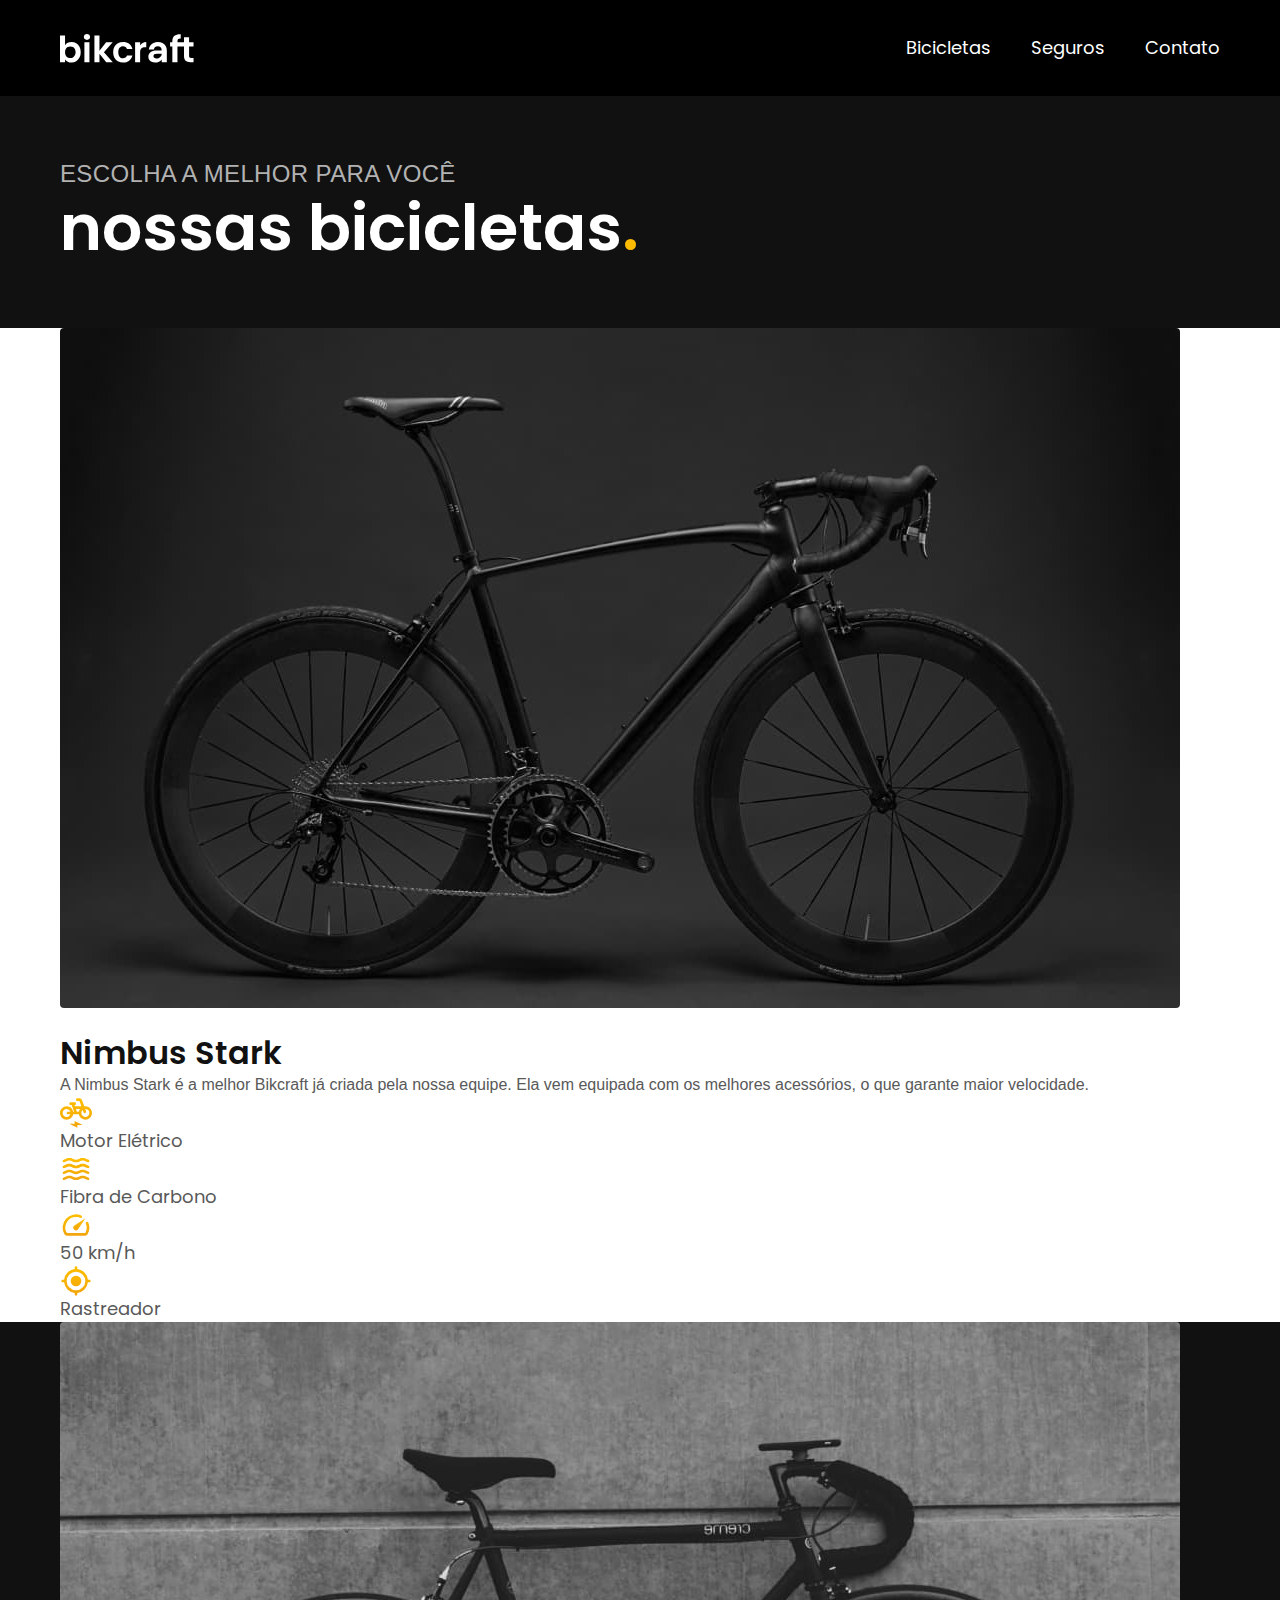
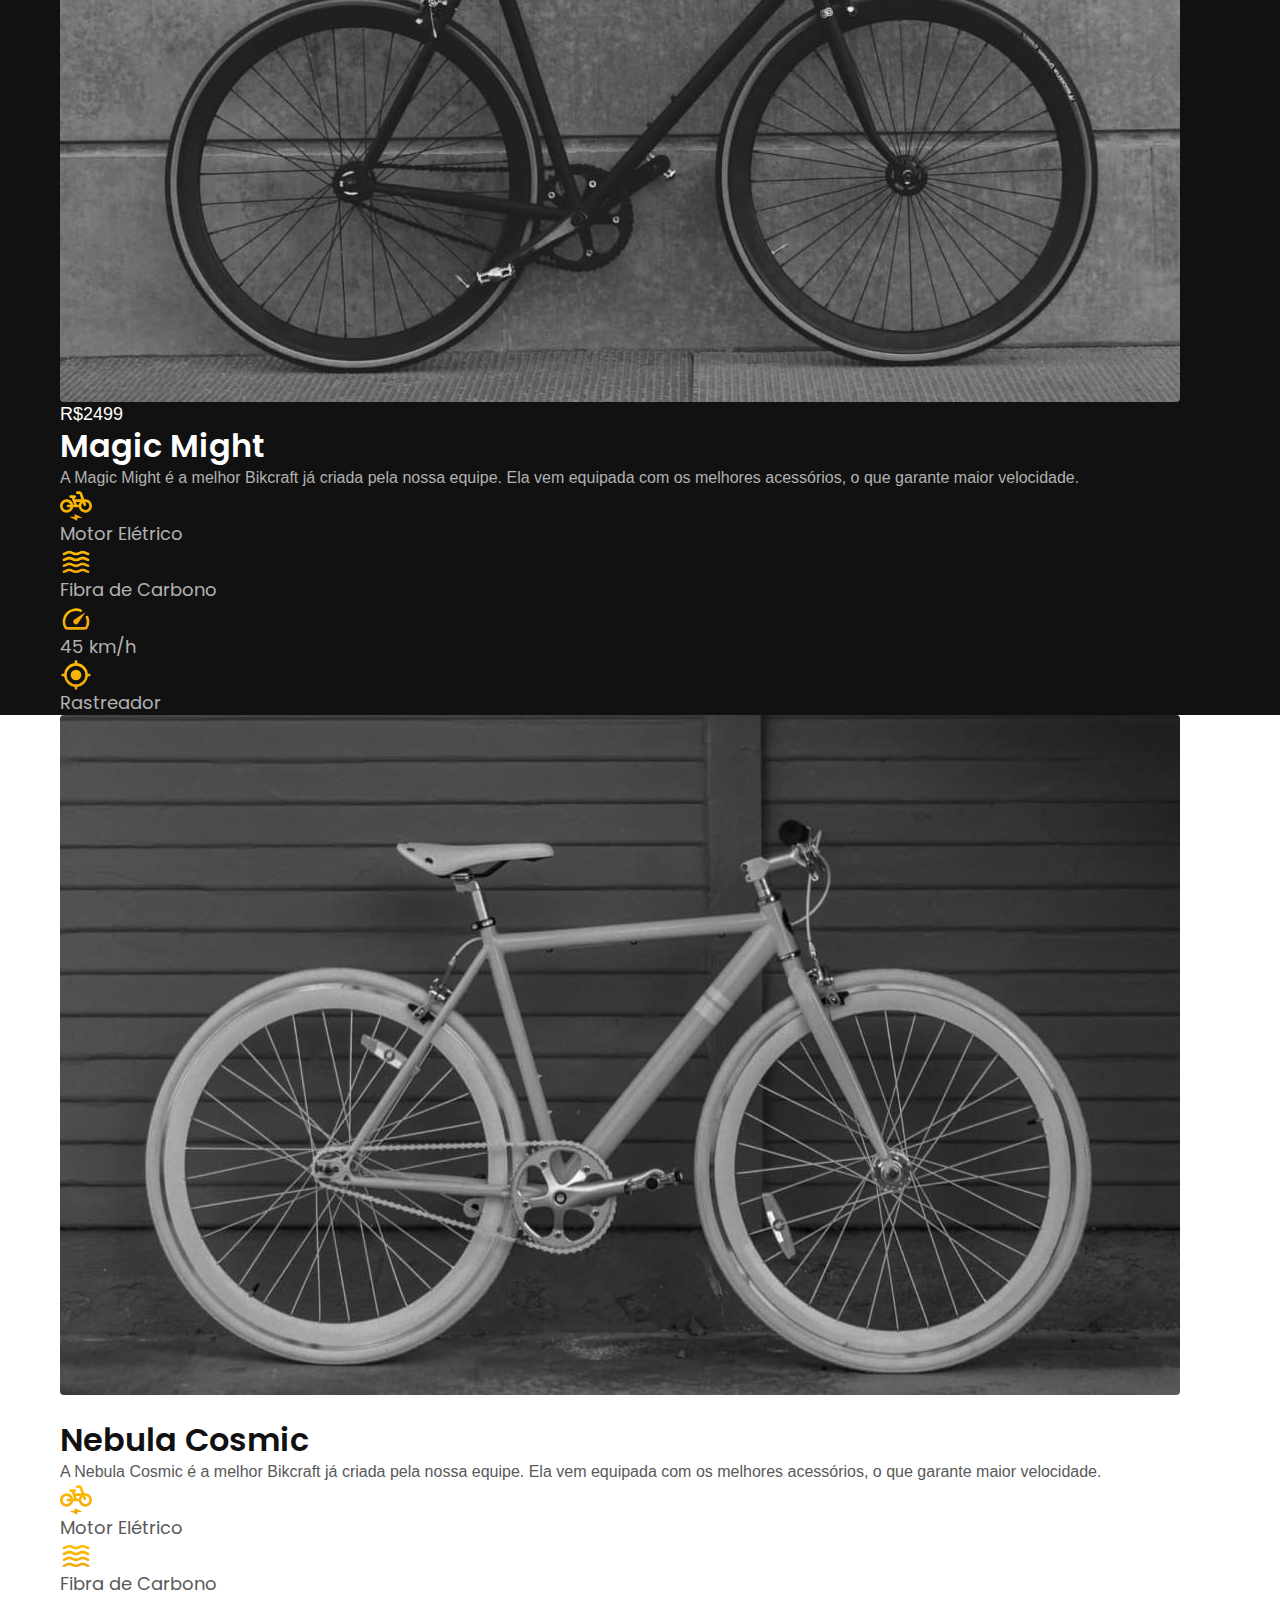
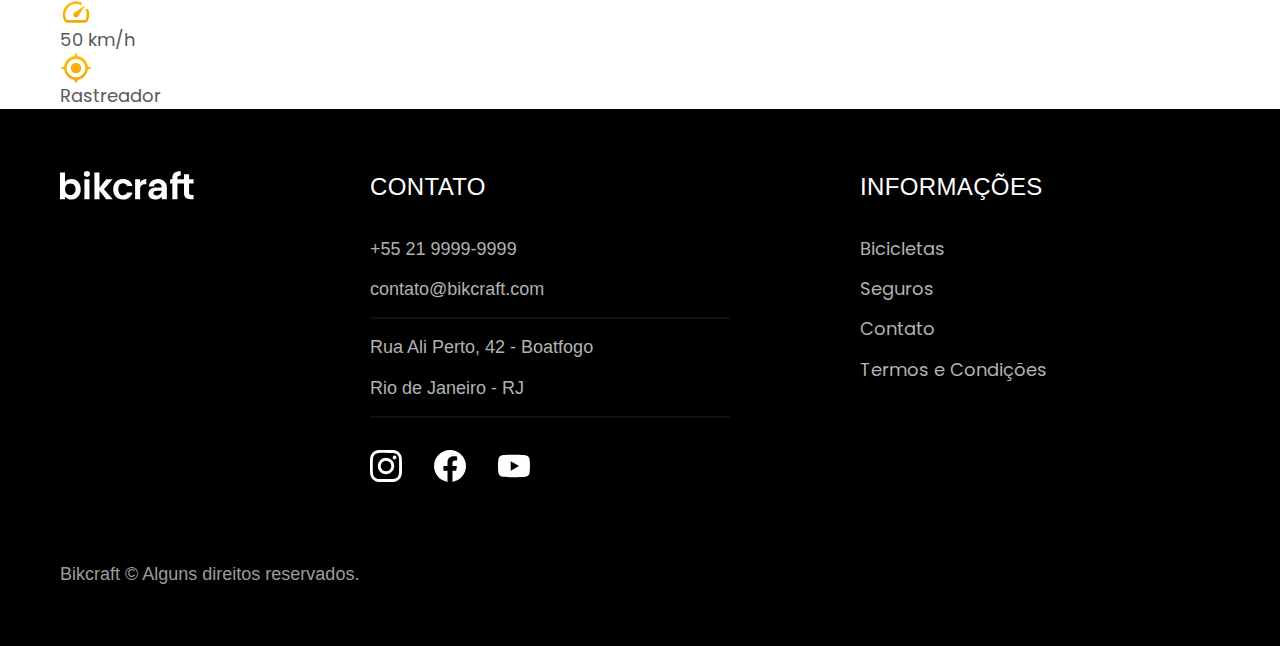
==== bicicletas.html @ 068311f8 "New page added" ====
<!DOCTYPE html>
<html lang="en">
<head>
    <meta charset="UTF-8">
    <meta name="viewport" content="width=device-width, initial-scale=1.0">

    <title>Bicicletas | Bikcraft</title>
    <meta name="description" content="Termos e condições.">

    <link rel="stylesheet" href="./css/style.css">
    <link rel="preconnect" href="https://fonts.googleapis.com">
<link rel="preconnect" href="https://fonts.gstatic.com" crossorigin>
<link href="https://fonts.googleapis.com/css2?family=Merriweather:ital,wght@0,900;1,900&family=Poppins:ital,wght@1,300&display=swap" rel="stylesheet">
        </head>
<body id="bicicletas">
    <Header class="header-bg">
        <div class="header container">
            <a href="./">
                <img src="./img/bikcraft.svg" alt="Bikcraft">
            </a>
    
        <nav aria-label="primaria">
            <ul class="header-menu font-1-m cor-0">
                <li><a href="./bicicletas.html">Bicicletas</a></li>
                <li><a href="./seguros.html">Seguros</a></li>
                <li><a href="./contato.html">Contato</a></li>
            </ul>
        </nav>
    </div>
    </header>

    <main>
        <div class="titulo-bg">
            <div class="titulo container">
                <p class="font-2-l-b cor-5">Escolha a melhor para você</p>
                <h1 class="font-1-xxl cor-0">nossas bicicletas<span class="cor-p1">.</span></h1>
            </div>
        </div>

            <div class="bicicletas container">
                <div class="bicicletas-imagem">  
                    <img src="./img/bicicletas/nimbus.jpg" alt="Bicicleta preta">
                    <span class="font-2-m cor-0">R$4999</span>
                </div>
                <div class="bicicletas-conteudo">
                    <h2 class="font-1-xl">Nimbus Stark</h2>
                    <p class="font-2-s cor-8">A Nimbus Stark é a melhor Bikcraft já criada pela nossa equipe.
                    Ela vem equipada com os melhores acessórios, o que garante maior velocidade.</p>
                    <ul class="font-1-m cor-8">
                        <li><img src="./img/icones/eletrica.svg" alt="">Motor Elétrico</li>
                        <li><img src="./img/icones/carbono.svg" alt="">Fibra de Carbono</li>
                        <li><img src="./img/icones/velocidade.svg" alt="">50 km/h</li>
                        <li><img src="./img/icones/rastreador.svg" alt="">Rastreador</li>
                    </ul>
                </div>
            </div>

        <div class="bicicletas-bg">
            <div class="bicicletas container">
                <div class="bicicletas-imagem">  
                    <img src="./img/bicicletas/magic.jpg" alt="Bicicleta preta">
                    <span class="font-2-m cor-0">R$2499</span>
                </div>
                <div class="bicicletas-conteudo">
                    <h2 class="font-1-xl cor-0">Magic Might</h2>
                    <p class="font-2-s cor-5">A Magic Might é a melhor Bikcraft já criada pela nossa equipe.
                    Ela vem equipada com os melhores acessórios, o que garante maior velocidade.</p>
                    <ul class="font-1-m cor-5">
                        <li><img src="./img/icones/eletrica.svg" alt="">Motor Elétrico</li>
                        <li><img src="./img/icones/carbono.svg" alt="">Fibra de Carbono</li>
                        <li><img src="./img/icones/velocidade.svg" alt="">45 km/h</li>
                        <li><img src="./img/icones/rastreador.svg" alt="">Rastreador</li>
                    </ul>
                </div>
            </div>
            </div>
        
            <div class="bicicletas container">
                <div class="bicicletas-imagem">  
                    <img src="./img/bicicletas/nebula.jpg" alt="Bicicleta preta">
                    <span class="font-2-m cor-0">R$3999</span>
                </div>
                <div class="bicicletas-conteudo">
                    <h2 class="font-1-xl">Nebula Cosmic</h2>
                    <p class="font-2-s cor-8">A Nebula Cosmic é a melhor Bikcraft já criada pela nossa equipe.
                    Ela vem equipada com os melhores acessórios, o que garante maior velocidade.</p>
                    <ul class="font-1-m cor-8">
                        <li><img src="./img/icones/eletrica.svg" alt="">Motor Elétrico</li>
                        <li><img src="./img/icones/carbono.svg" alt="">Fibra de Carbono</li>
                        <li><img src="./img/icones/velocidade.svg" alt="">50 km/h</li>
                        <li><img src="./img/icones/rastreador.svg" alt="">Rastreador</li>
                    </ul>
                </div>
            </div>

    </main>

    <footer class="footer-bg">
        <div class="footer container">
            <img src="./img/bikcraft.svg" alt="Bikcraft">
            <div class="footer-contato">
                <h3 class="font-2-l-b cor-0">Contato</h3>
                <ul class="font-2-m cor-5">
                    <li><a href="tel:+552199999999">+55 21 9999-9999</a></li>
                    <li><a href="mailto:contato@bikcraft.com">contato@bikcraft.com</a></li>
                    <li>Rua Ali Perto, 42 - Boatfogo</li>
                    <li>Rio de Janeiro - RJ</li>
                </ul>
                <div class="footer-redes">
                    <a href="./">
                        <img src="./img/redes/instagram.svg" alt="Instagram">
                    </a>
                    <a href="./">
                        <img src="./img/redes/facebook.svg" alt="Facebook">
                    </a>
                    <a href="./">
                        <img src="./img/redes/youtube.svg" alt="YouTube">
                    </a>
                </div>
            </div>
                <div class="footer-informacoes">
                   <h3 class="font-2-l-b cor-0">Informações</h3> 
                   <nav>
                    <ul class="font-1-m cor-5">
                        <li><a href="./bicicletas.html">Bicicletas</a></li>
                        <li><a href="./seguros.html">Seguros</a></li>
                        <li><a href="./contato.html">Contato</a></li>
                        <li><a href="./termos.html">Termos e Condições</a></li>
                    </ul>
                   </nav>
                </div>
            <p class="footer-copy font-2-m cor-6">Bikcraft © Alguns direitos reservados.</p>
        </div>
    </footer>
---- css/style.css ----
@import "./global/header.css";
@import"./global/global.css";
@import"./home/introducao.css";
@import"./utilidades/componentes.css";
@import"./utilidades/tipografia.css";
@import"./utilidades/cores.css";
@import"./bicicletas/bicicletas-lista.css";
@import"./bicicletas/bicicletas.css";
@import"./home/tecnologia.css";
@import"./home/parceiros.css";
@import"./home/depoimento.css";
@import"./seguros/seguros.css";
@import"./global/footer.css";
@import"./termos/termos.css";
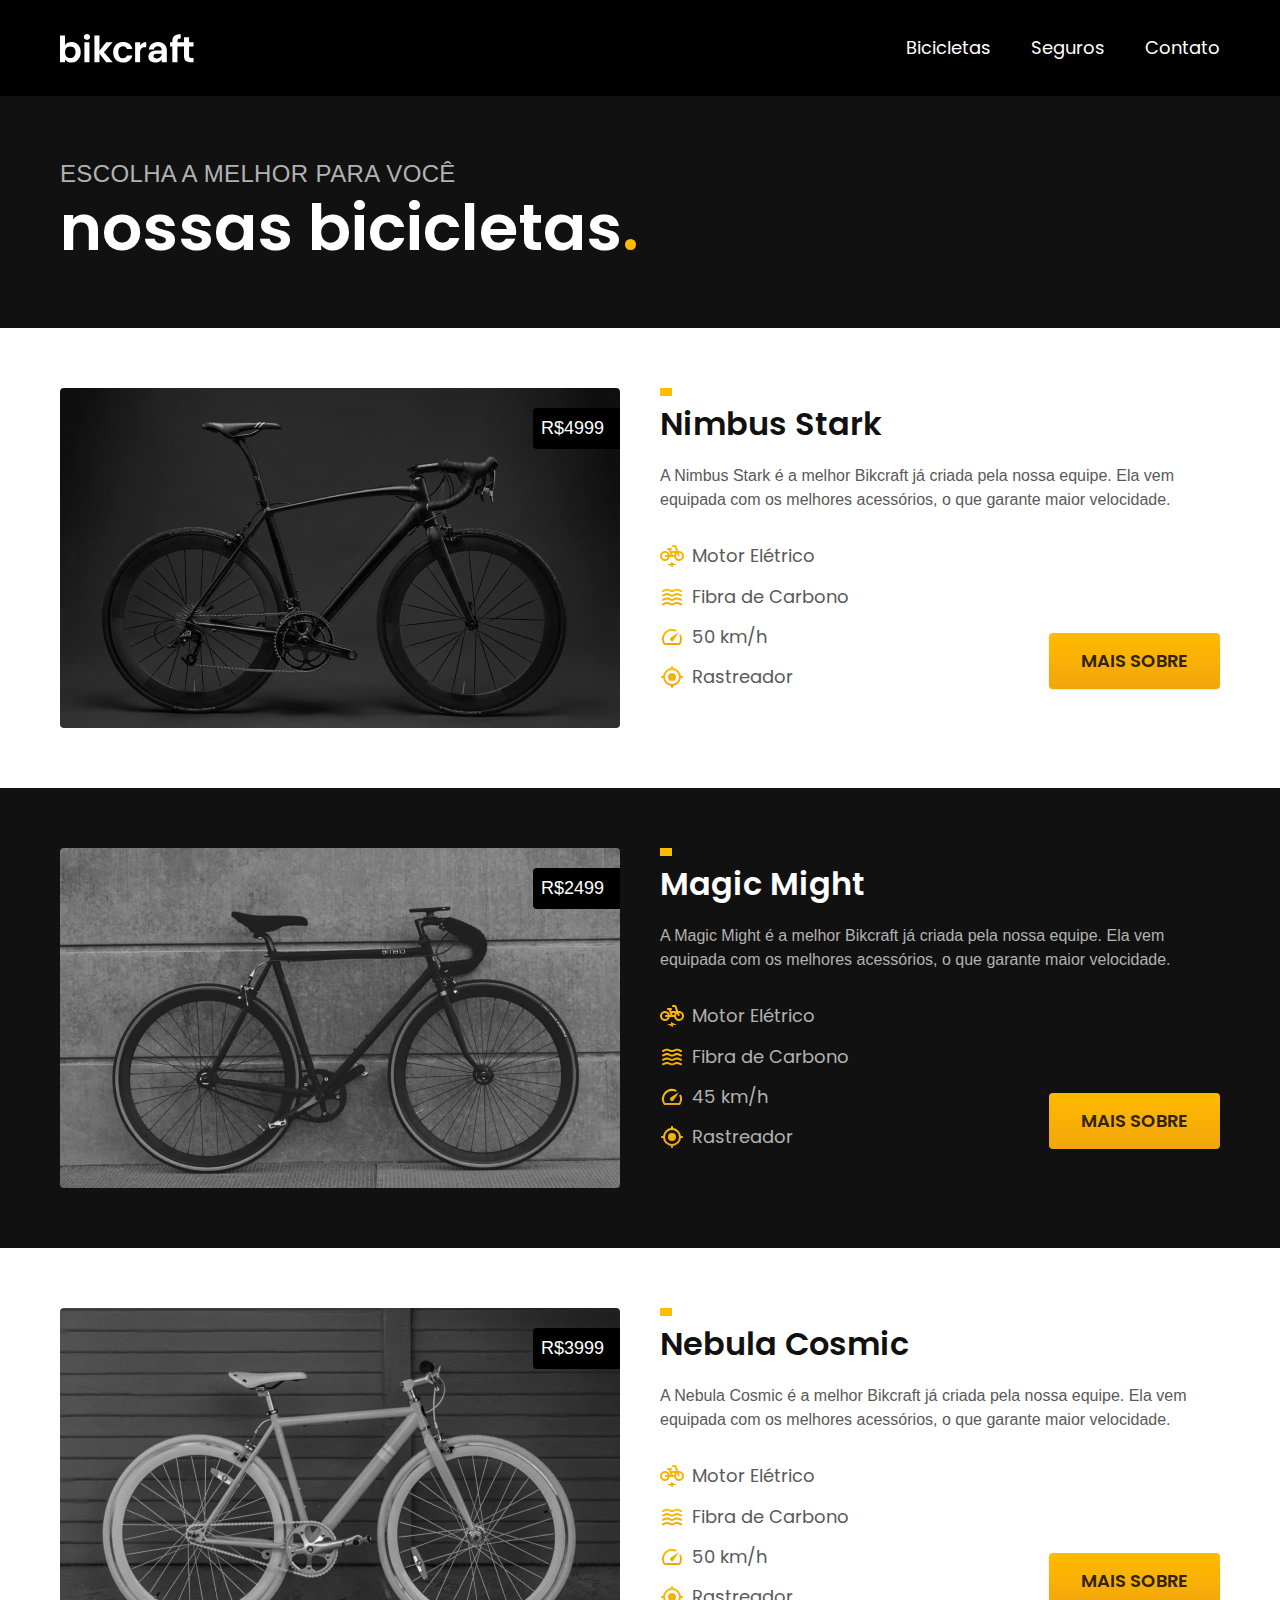
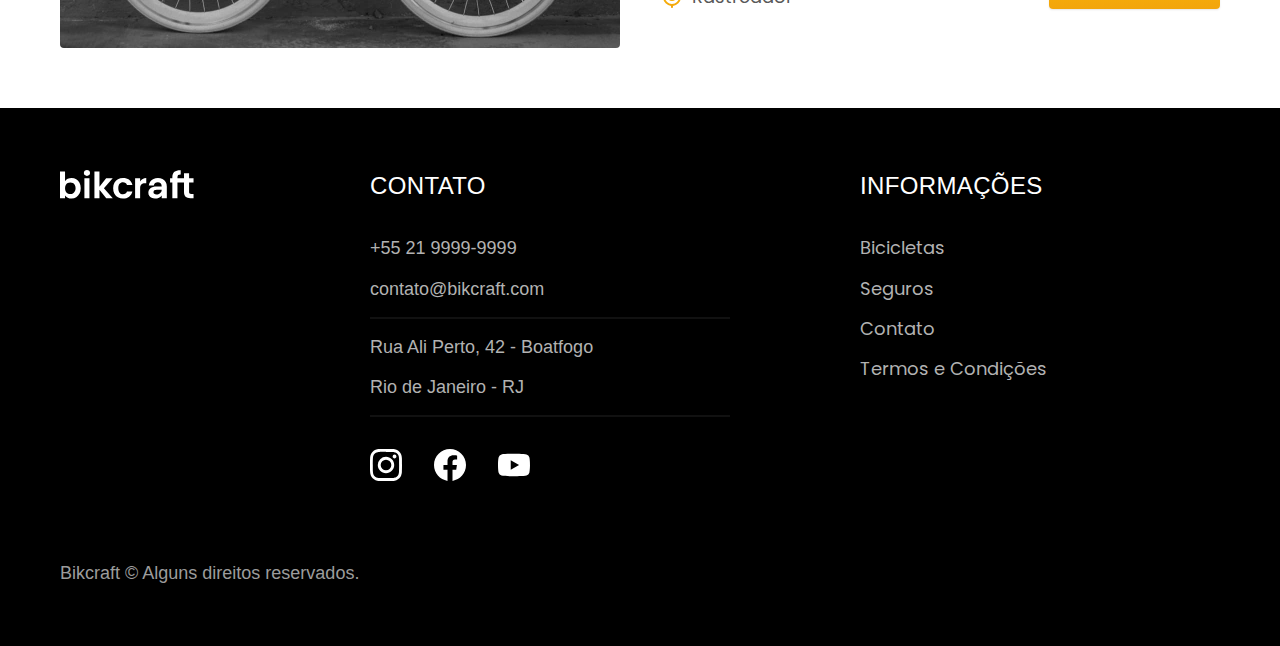
==== commit 0a881285: "CSS of new page" ====
--- a/bicicletas.html
+++ b/bicicletas.html
@@ -52,6 +52,7 @@
                         <li><img src="./img/icones/velocidade.svg" alt="">50 km/h</li>
                         <li><img src="./img/icones/rastreador.svg" alt="">Rastreador</li>
                     </ul>
+                    <a class="botao seta" href="./bicicletas/nimbus.html">Mais Sobre</a>
                 </div>
             </div>
 
@@ -71,6 +72,7 @@
                         <li><img src="./img/icones/velocidade.svg" alt="">45 km/h</li>
                         <li><img src="./img/icones/rastreador.svg" alt="">Rastreador</li>
                     </ul>
+                    <a class="botao seta" href="./bicicletas/magic.html">Mais Sobre</a>
                 </div>
             </div>
             </div>
@@ -90,6 +92,7 @@
                         <li><img src="./img/icones/velocidade.svg" alt="">50 km/h</li>
                         <li><img src="./img/icones/rastreador.svg" alt="">Rastreador</li>
                     </ul>
+                    <a class="botao seta" href="./bicicletas/nebula.html">Mais Sobre</a>
                 </div>
             </div>
 
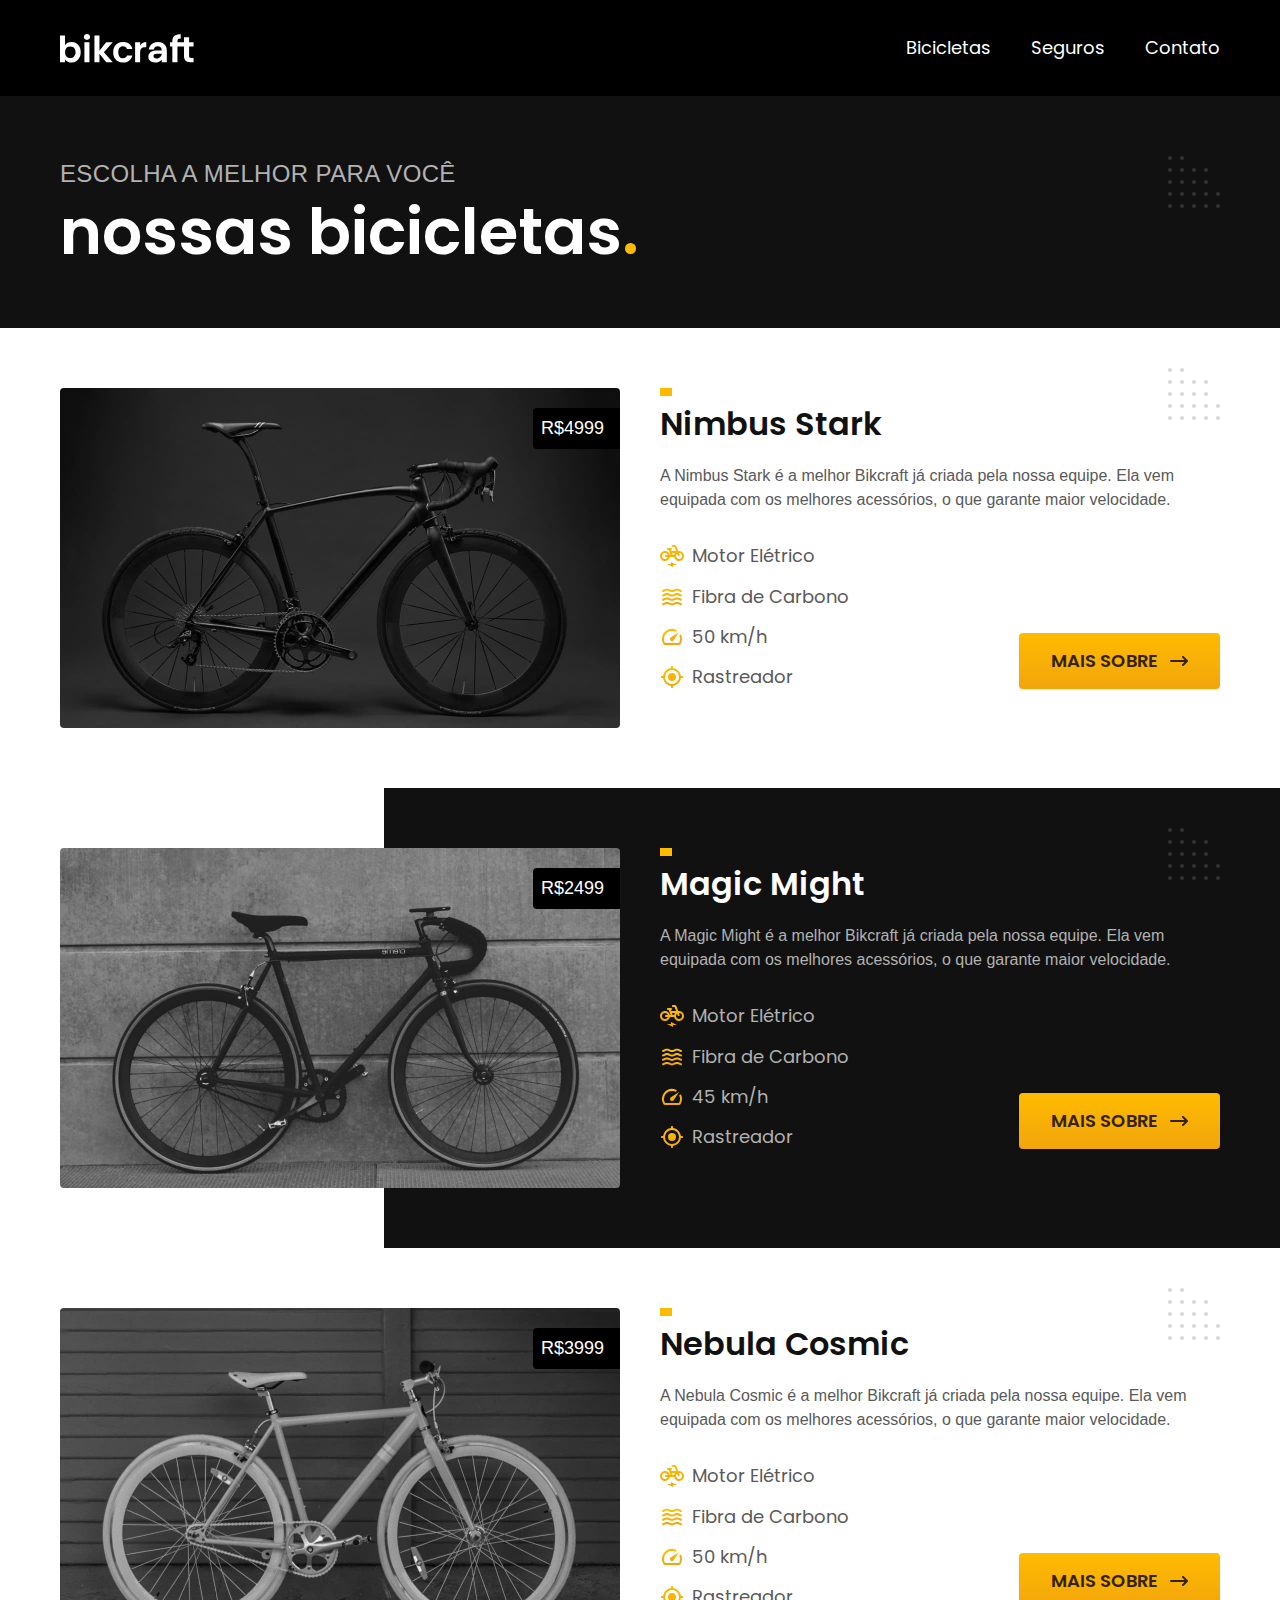
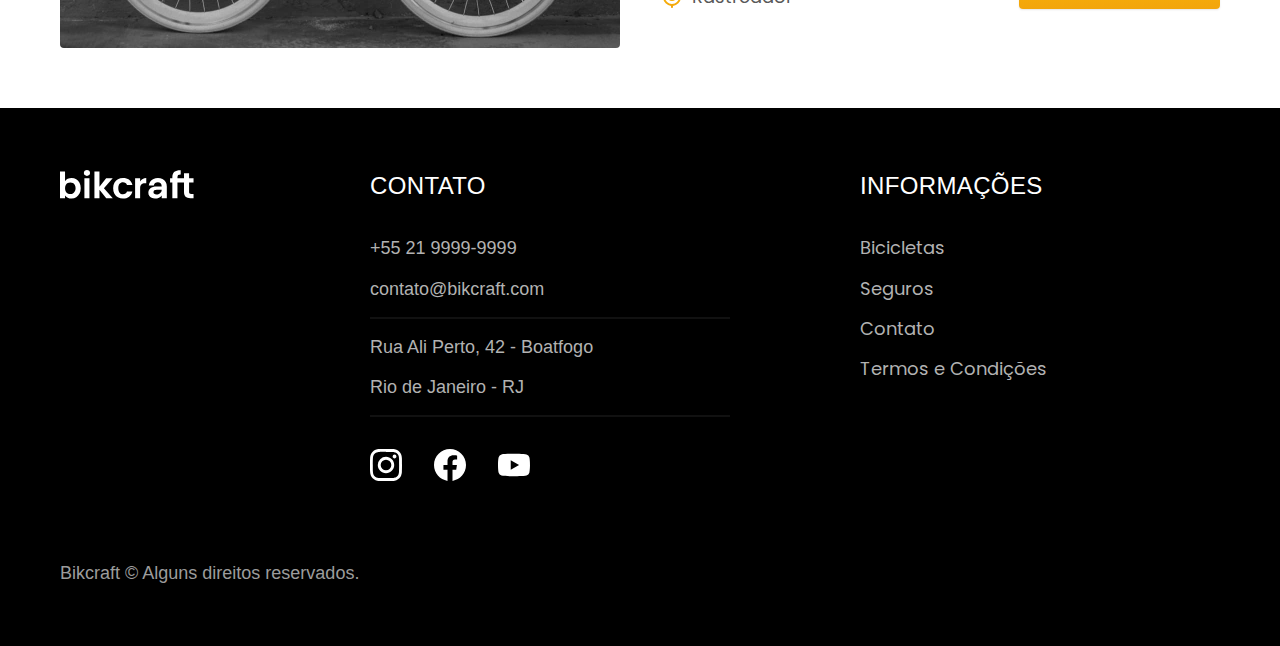
==== commit 40375b1e: "page otimizations" ====
--- a/bicicletas.html
+++ b/bicicletas.html
@@ -7,6 +7,7 @@
     <title>Bicicletas | Bikcraft</title>
     <meta name="description" content="Termos e condições.">
 
+    <link rel="preload" href="./css/style.css" as="style">
     <link rel="stylesheet" href="./css/style.css">
     <link rel="preconnect" href="https://fonts.googleapis.com">
 <link rel="preconnect" href="https://fonts.gstatic.com" crossorigin>
--- a/css/style.css
+++ b/css/style.css
@@ -12,3 +12,11 @@
 @import"./seguros/seguros.css";
 @import"./global/footer.css";
 @import"./termos/termos.css";
+@import"./seguros/vantagens.css";
+@import"./seguros/perguntas.css";
+@import"./bicicleta/bicicleta.css";
+@import"./bicicleta/seguro.css";
+@import"./contato/contato.css";
+@import"./contato/lojas.css";
+@import"./utilidades/formulario.css";
+@import"./orcamento/orcamento.css";
--- a/css/style.css
+++ b/css/style.css
@@ -12,3 +12,11 @@
 @import"./seguros/seguros.css";
 @import"./global/footer.css";
 @import"./termos/termos.css";
+@import"./seguros/vantagens.css";
+@import"./seguros/perguntas.css";
+@import"./bicicleta/bicicleta.css";
+@import"./bicicleta/seguro.css";
+@import"./contato/contato.css";
+@import"./contato/lojas.css";
+@import"./utilidades/formulario.css";
+@import"./orcamento/orcamento.css";
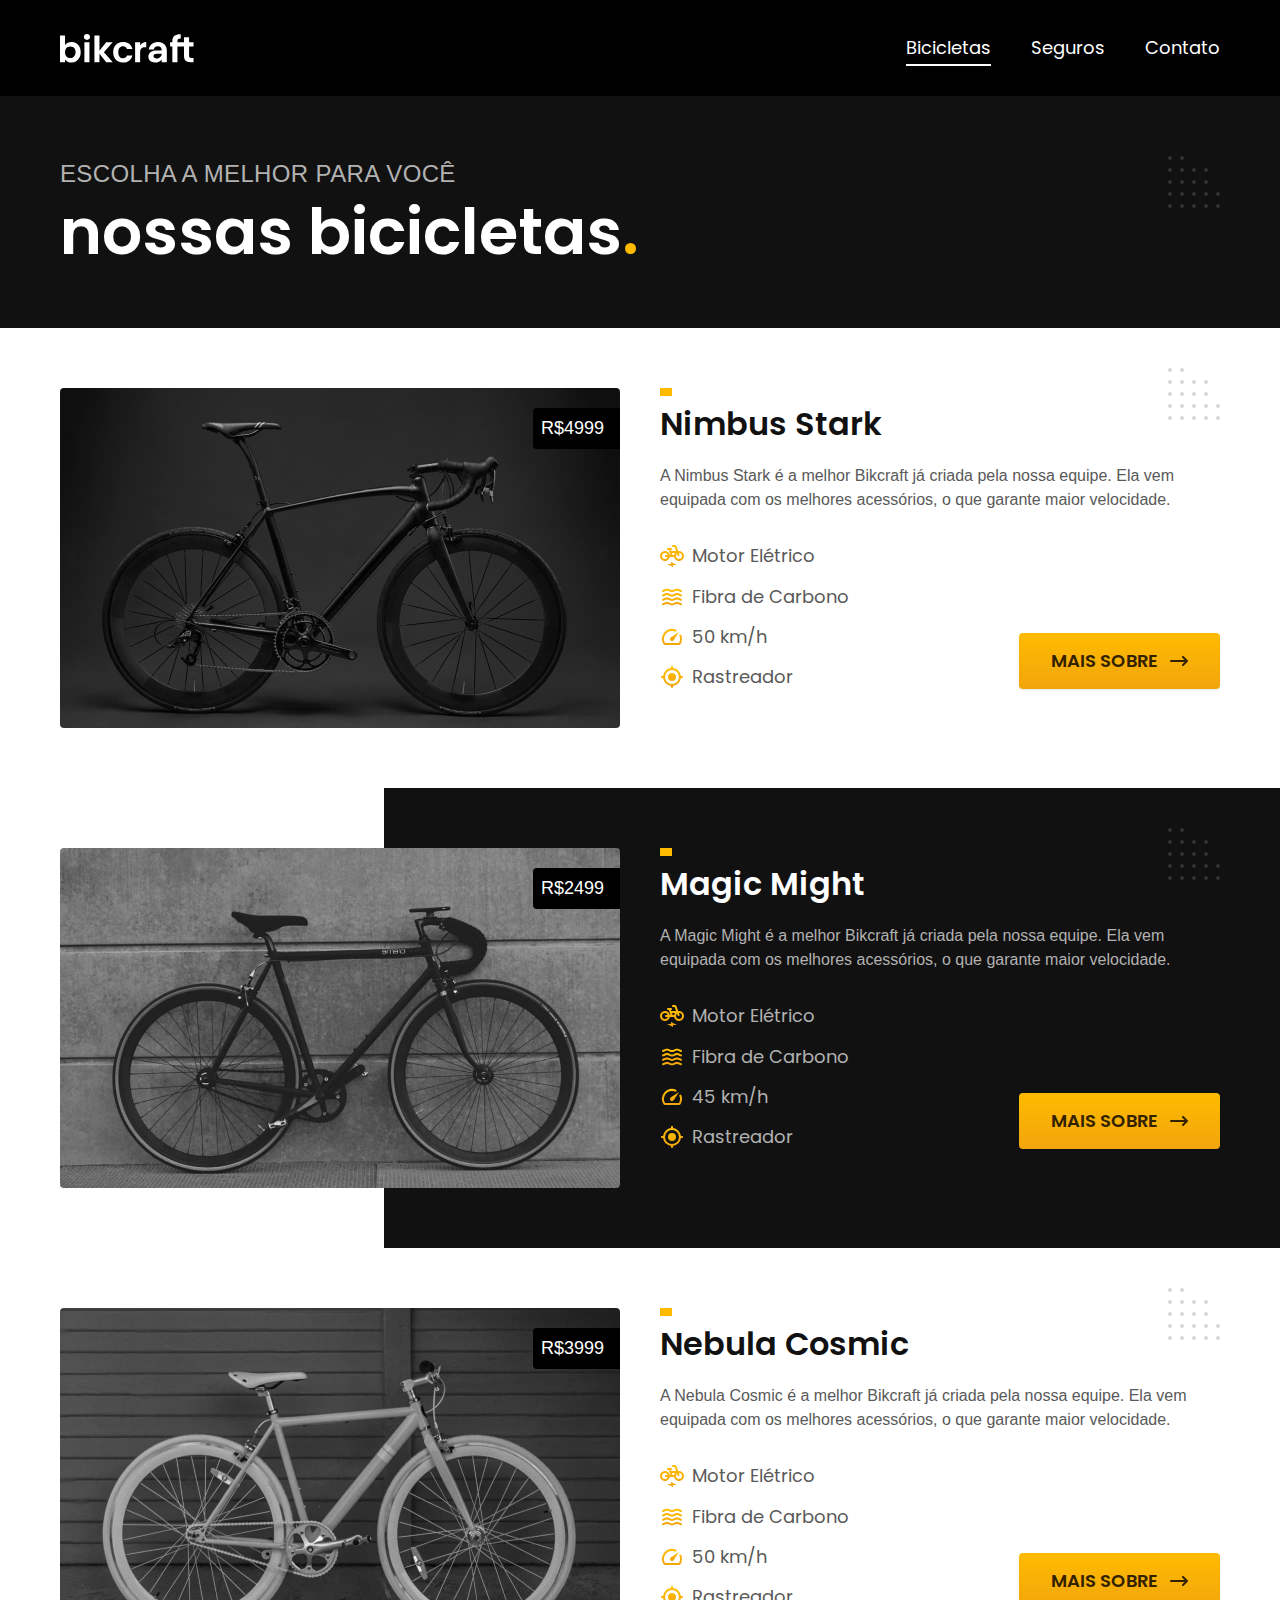
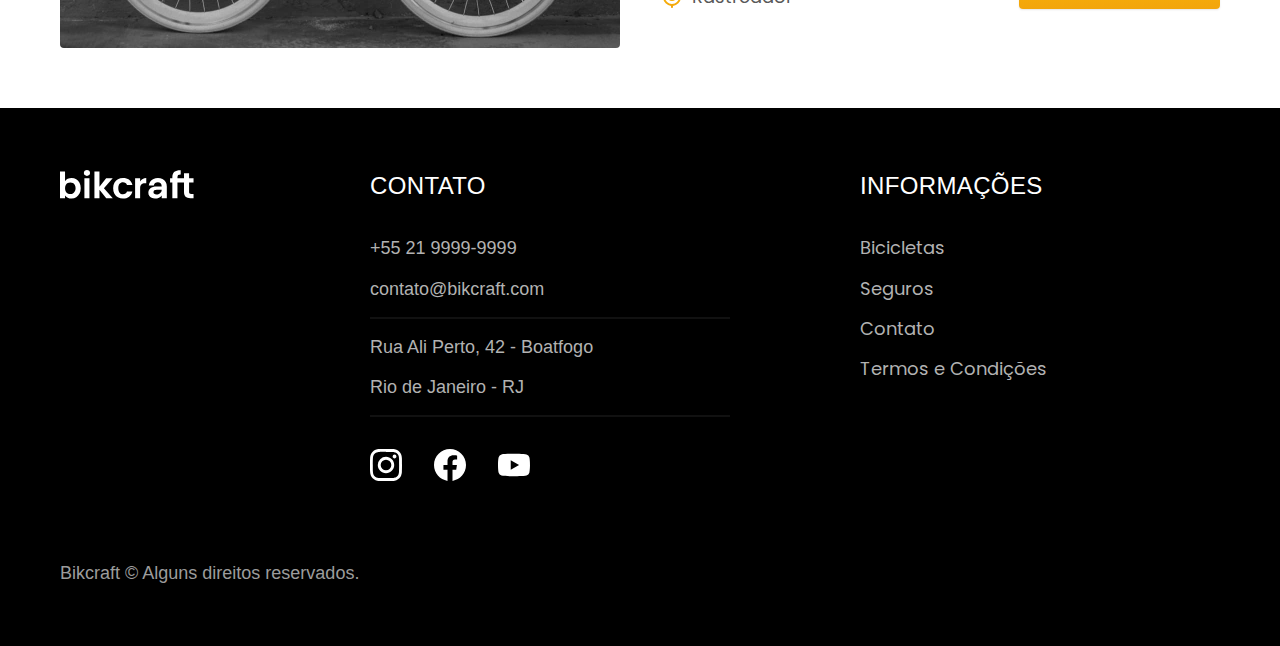
==== commit f85b8eb8: "JS update" ====
--- a/bicicletas.html
+++ b/bicicletas.html
@@ -135,4 +135,7 @@
                 </div>
             <p class="footer-copy font-2-m cor-6">Bikcraft © Alguns direitos reservados.</p>
         </div>
-    </footer>+    </footer>
+   <script src="./js/script.js"></script>
+</body>
+</html>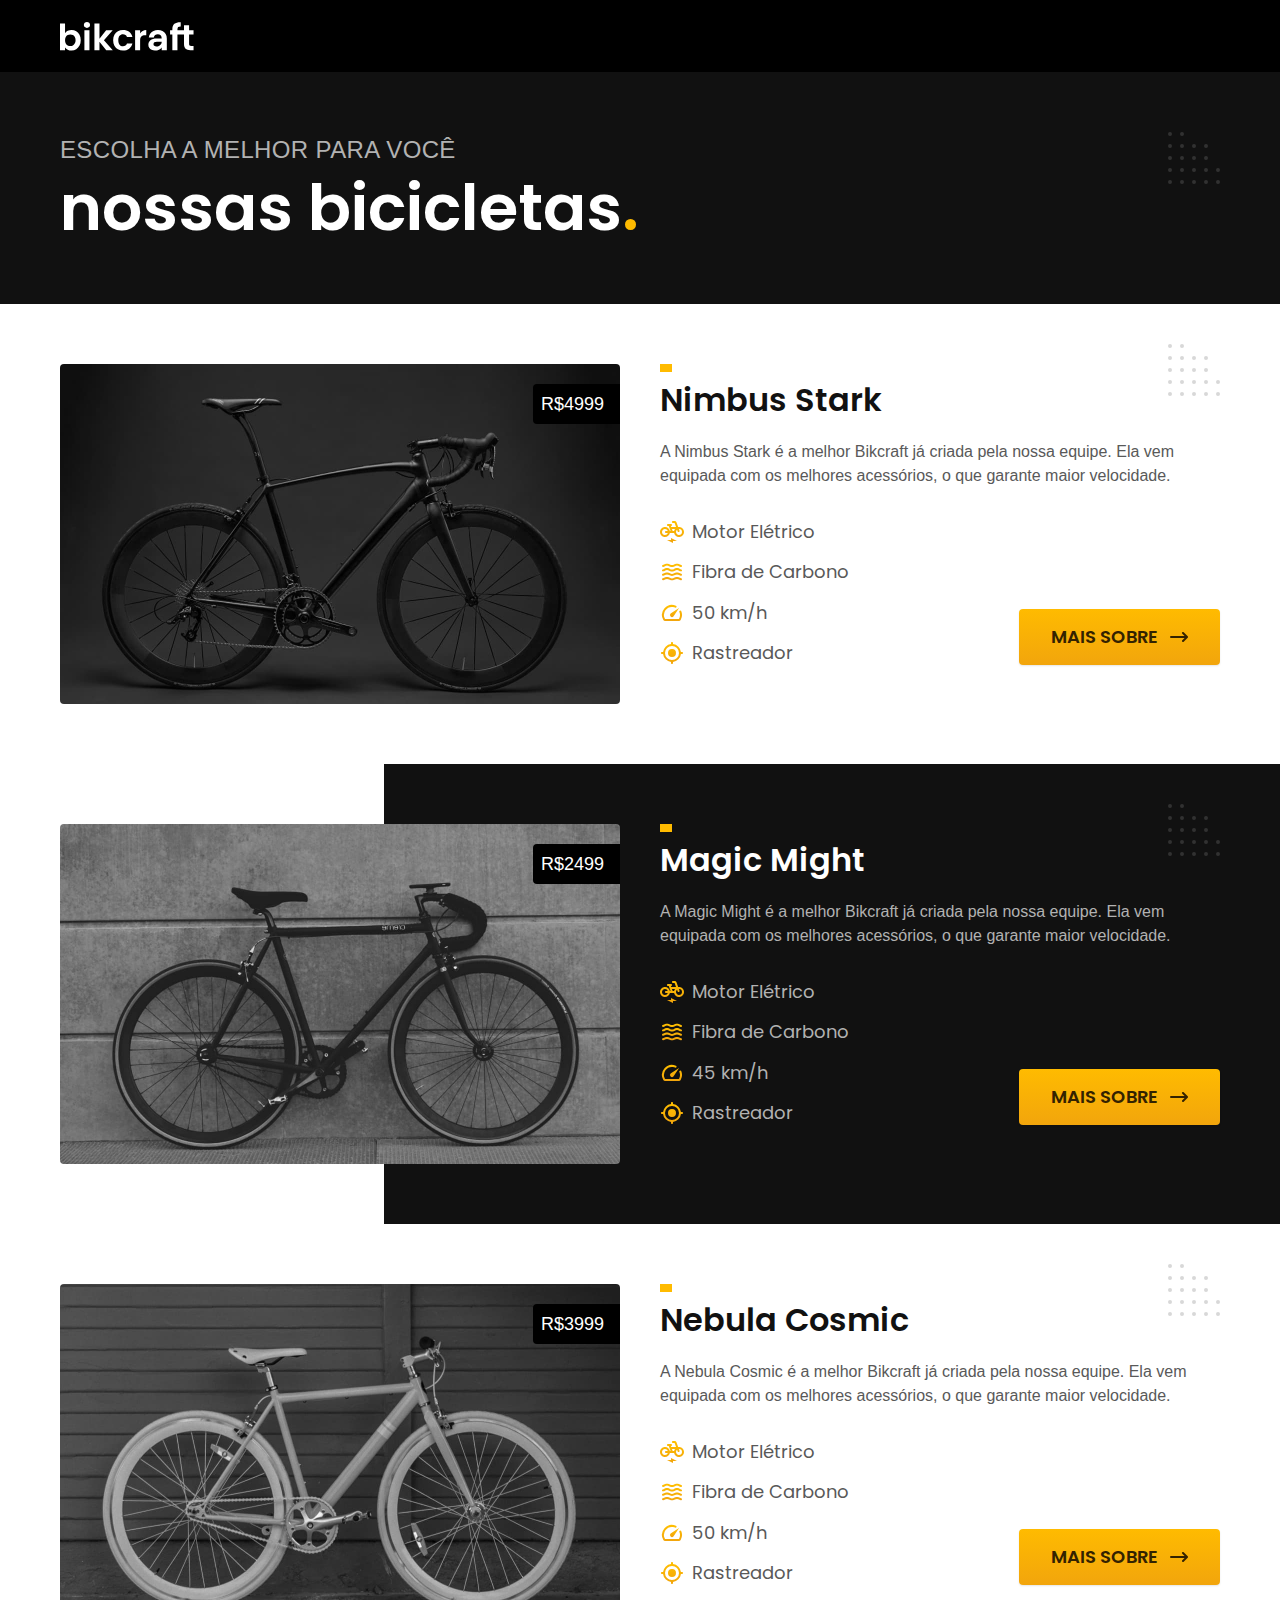
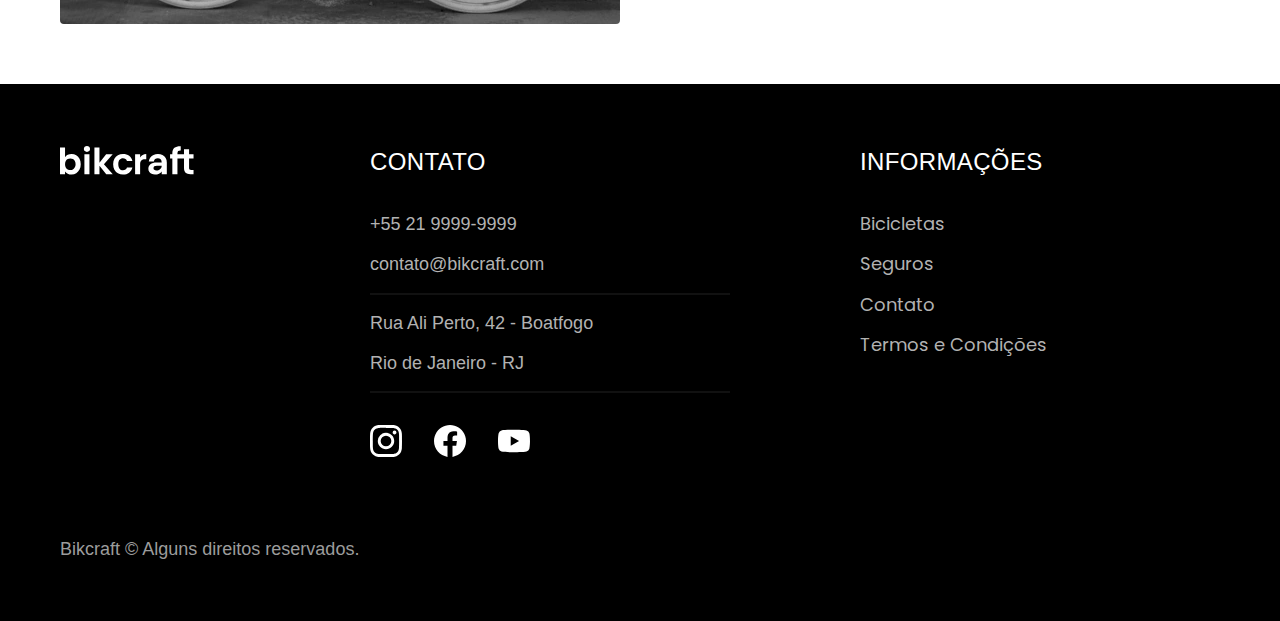
==== commit 6f9396ab: "html coments" ====
--- a/bicicletas.html
+++ b/bicicletas.html
@@ -12,7 +12,8 @@
     <link rel="preconnect" href="https://fonts.googleapis.com">
 <link rel="preconnect" href="https://fonts.gstatic.com" crossorigin>
 <link href="https://fonts.googleapis.com/css2?family=Merriweather:ital,wght@0,900;1,900&family=Poppins:ital,wght@1,300&display=swap" rel="stylesheet">
-        </head>
+               <script>document.documentElement.classList.add('js');</script>
+</head>
 <body id="bicicletas">
     <Header class="header-bg">
         <div class="header container">
@@ -20,13 +21,13 @@
                 <img src="./img/bikcraft.svg" alt="Bikcraft">
             </a>
     
-        <nav aria-label="primaria">
+        <!-- <nav aria-label="primaria">
             <ul class="header-menu font-1-m cor-0">
                 <li><a href="./bicicletas.html">Bicicletas</a></li>
                 <li><a href="./seguros.html">Seguros</a></li>
                 <li><a href="./contato.html">Contato</a></li>
             </ul>
-        </nav>
+        </nav> -->
     </div>
     </header>
 
--- a/css/style.css
+++ b/css/style.css
@@ -4,6 +4,7 @@
 @import"./utilidades/componentes.css";
 @import"./utilidades/tipografia.css";
 @import"./utilidades/cores.css";
+@import"./utilidades/animacao.css";
 @import"./bicicletas/bicicletas-lista.css";
 @import"./bicicletas/bicicletas.css";
 @import"./home/tecnologia.css";
--- a/css/style.css
+++ b/css/style.css
@@ -4,6 +4,7 @@
 @import"./utilidades/componentes.css";
 @import"./utilidades/tipografia.css";
 @import"./utilidades/cores.css";
+@import"./utilidades/animacao.css";
 @import"./bicicletas/bicicletas-lista.css";
 @import"./bicicletas/bicicletas.css";
 @import"./home/tecnologia.css";
